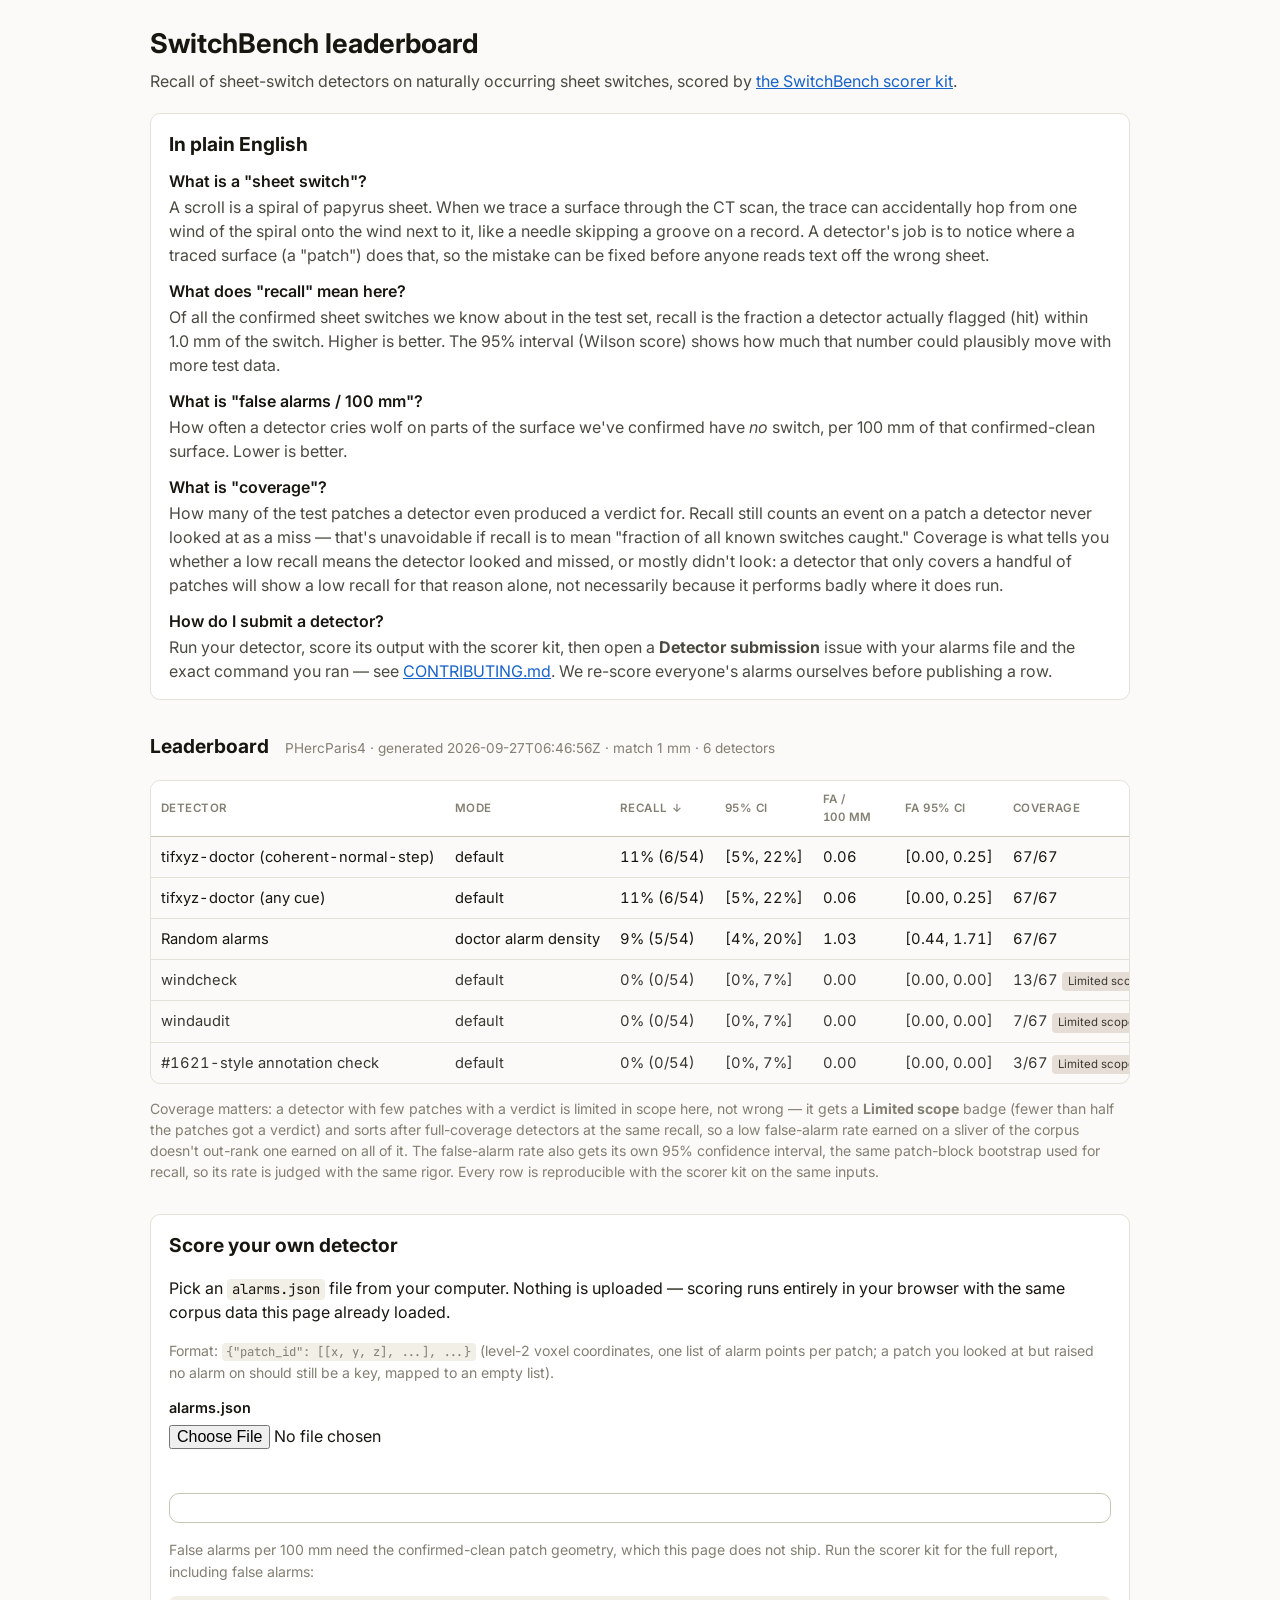
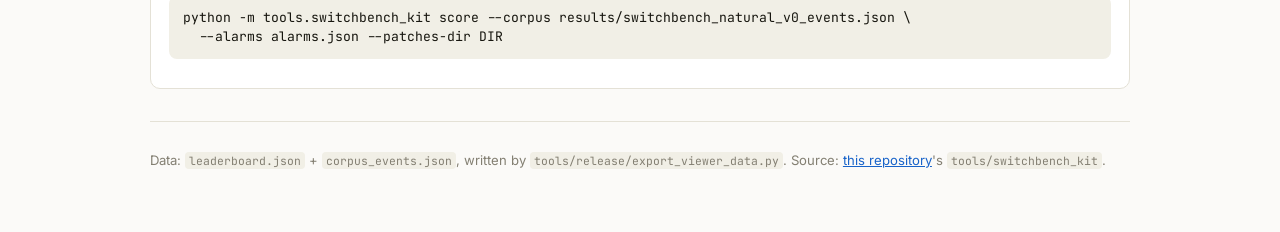
==== docs/leaderboard/index.html @ 22295e43 "SwitchBench-natural v1.0.0 release candidate (provisional date; re-set on launch day)" ====
<!doctype html>
<html lang="en">
<head>
<meta charset="utf-8">
<meta name="viewport" content="width=device-width, initial-scale=1">
<title>SwitchBench leaderboard</title>
<meta name="description" content="Sheet-switch detector leaderboard and self-scorer for SwitchBench.">
<link rel="preconnect" href="https://fonts.googleapis.com">
<link rel="preconnect" href="https://fonts.gstatic.com" crossorigin>
<link href="https://fonts.googleapis.com/css2?family=Inter:wght@400;500;600;700&family=JetBrains+Mono:wght@400;500&display=swap" rel="stylesheet">
<link rel="stylesheet" href="viewer.css">
</head>
<body>
<main>
  <header>
    <h1>SwitchBench leaderboard</h1>
    <p class="tag">Recall of sheet-switch detectors on naturally occurring sheet switches, scored by
      <a href="../../tools/switchbench_kit/README.md">the SwitchBench scorer kit</a>.</p>
  </header>

  <section class="plain" aria-labelledby="plain-h">
    <h2 id="plain-h">In plain English</h2>
    <dl>
      <dt>What is a "sheet switch"?</dt>
      <dd>A scroll is a spiral of papyrus sheet. When we trace a surface through the CT scan, the
        trace can accidentally hop from one wind of the spiral onto the wind next to it, like a
        needle skipping a groove on a record. A detector's job is to notice where a traced surface
        (a "patch") does that, so the mistake can be fixed before anyone reads text off the wrong sheet.</dd>
      <dt>What does "recall" mean here?</dt>
      <dd>Of all the confirmed sheet switches we know about in the test set, recall is the fraction
        a detector actually flagged (hit) within 1.0&nbsp;mm of the switch. Higher is better. The 95%
        interval (Wilson score) shows how much that number could plausibly move with more test data.</dd>
      <dt>What is "false alarms / 100&nbsp;mm"?</dt>
      <dd>How often a detector cries wolf on parts of the surface we've confirmed have <em>no</em>
        switch, per 100&nbsp;mm of that confirmed-clean surface. Lower is better.</dd>
      <dt>What is "coverage"?</dt>
      <dd>How many of the test patches a detector even produced a verdict for. Recall still counts an
        event on a patch a detector never looked at as a miss &mdash; that's unavoidable if recall is
        to mean "fraction of all known switches caught." Coverage is what tells you whether a low
        recall means the detector looked and missed, or mostly didn't look: a detector that only
        covers a handful of patches will show a low recall for that reason alone, not necessarily
        because it performs badly where it does run.</dd>
      <dt>How do I submit a detector?</dt>
      <dd>Run your detector, score its output with the scorer kit, then open a
        <strong>Detector submission</strong> issue with your alarms file and the exact command you
        ran &mdash; see
        <a href="../../CONTRIBUTING.md">CONTRIBUTING.md</a>. We re-score everyone's alarms ourselves
        before publishing a row.</dd>
    </dl>
  </section>

  <section aria-labelledby="board-h">
    <div class="board-head">
      <h2 id="board-h">Leaderboard</h2>
      <p class="meta" id="board-meta">Loading&hellip;</p>
    </div>
    <div class="table-wrap">
      <table id="board-table">
        <thead>
          <tr>
            <th scope="col" data-key="name"><button class="sort-btn" data-key="name">Detector<span class="arrow"></span></button></th>
            <th scope="col" data-key="mode"><button class="sort-btn" data-key="mode">Mode<span class="arrow"></span></button></th>
            <th scope="col" data-key="recall"><button class="sort-btn" data-key="recall">Recall<span class="arrow"></span></button></th>
            <th scope="col">95% CI</th>
            <th scope="col" data-key="fa"><button class="sort-btn" data-key="fa">FA / 100&nbsp;mm<span class="arrow"></span></button></th>
            <th scope="col">FA 95% CI</th>
            <th scope="col" data-key="coverage"><button class="sort-btn" data-key="coverage">Coverage<span class="arrow"></span></button></th>
            <th scope="col">Tool @ commit</th>
          </tr>
        </thead>
        <tbody id="board-body"></tbody>
      </table>
    </div>
    <p class="note">Coverage matters: a detector with few patches with a verdict is limited in scope
      here, not wrong &mdash; it gets a <strong>Limited scope</strong> badge (fewer than half the
      patches got a verdict) and sorts after full-coverage detectors at the same recall, so a low
      false-alarm rate earned on a sliver of the corpus doesn't out-rank one earned on all of it.
      The false-alarm rate also gets its own 95% confidence interval, the same patch-block bootstrap
      used for recall, so its rate is judged with the same rigor. Every row is reproducible with the
      scorer kit on the same inputs.</p>
  </section>

  <section class="scorer" aria-labelledby="scorer-h">
    <h2 id="scorer-h">Score your own detector</h2>
    <p>Pick an <code>alarms.json</code> file from your computer. Nothing is uploaded &mdash; scoring
      runs entirely in your browser with the same corpus data this page already loaded.</p>
    <p class="fmt">Format: <code>{"patch_id": [[x, y, z], ...], ...}</code> (level-2 voxel coordinates,
      one list of alarm points per patch; a patch you looked at but raised no alarm on should still
      be a key, mapped to an empty list).</p>
    <div class="field">
      <label for="alarms-file">alarms.json</label>
      <input type="file" id="alarms-file" accept="application/json,.json">
    </div>
    <div id="scorer-status" role="status" aria-live="polite"></div>
    <div id="scorer-result" class="result-card" hidden></div>
    <p class="fa-note">False alarms per 100&nbsp;mm need the confirmed-clean patch geometry, which
      this page does not ship. Run the scorer kit for the full report, including false alarms:</p>
    <pre class="cmd">python -m tools.switchbench_kit score --corpus results/switchbench_natural_v0_events.json \
  --alarms alarms.json --patches-dir DIR</pre>
  </section>

  <footer>
    <p>Data: <code id="data-src">leaderboard.json</code> + <code id="corpus-src">corpus_events.json</code>,
      written by <code>tools/release/export_viewer_data.py</code>. Source:
      <a href="https://github.com/">this repository</a>'s <code>tools/switchbench_kit</code>.</p>
  </footer>
</main>
<script src="viewer.js"></script>
</body>
</html>
---- docs/leaderboard/viewer.css ----
:root {
  --bg: #fbfaf8;
  --panel: #ffffff;
  --ink: #17160f;
  --ink2: #4b4a41;
  --muted: #837f72;
  --grid: #e4e1d6;
  --axis: #cac5b4;
  --accent: #7a5230;
  --accent-ink: #ffffff;
  --good: #2c6e3f;
  --focus: #1863c9;
  --code-bg: #f1efe6;
}
@media (prefers-color-scheme: dark) {
  :root {
    --bg: #17160f;
    --panel: #1f1e15;
    --ink: #f3f1e7;
    --ink2: #cac5b4;
    --muted: #948f80;
    --grid: #33311f;
    --axis: #423f2a;
    --accent: #d3a56b;
    --accent-ink: #17160f;
    --good: #7cc98e;
    --focus: #79b6ff;
    --code-bg: #26241a;
  }
}

* { box-sizing: border-box; }

html, body {
  background: var(--bg);
  color: var(--ink);
  margin: 0;
  max-width: 100%;
  overflow-x: hidden;
}

body {
  font: 16px/1.5 Inter, system-ui, -apple-system, "Segoe UI", sans-serif;
  padding: 24px 16px 48px;
}

main { max-width: 980px; margin: 0 auto; }

h1 { font-size: 1.7rem; margin: 0 0 4px; }
h2 { font-size: 1.2rem; margin: 0 0 10px; }

.tag { color: var(--ink2); margin: 0 0 20px; }

a { color: var(--focus); }
a:focus-visible, button:focus-visible, input:focus-visible {
  outline: 3px solid var(--focus);
  outline-offset: 2px;
}

section { margin: 0 0 32px; }

.plain {
  background: var(--panel);
  border: 1px solid var(--grid);
  border-radius: 10px;
  padding: 16px 18px;
}
.plain dl { margin: 0; }
.plain dt { font-weight: 600; margin-top: 12px; }
.plain dt:first-child { margin-top: 0; }
.plain dd { margin: 2px 0 0; color: var(--ink2); }

.board-head {
  display: flex;
  flex-wrap: wrap;
  align-items: baseline;
  gap: 8px 16px;
  margin-bottom: 10px;
}
.meta { color: var(--muted); font-size: 0.85rem; margin: 0; }

.table-wrap {
  overflow-x: auto;
  border: 1px solid var(--grid);
  border-radius: 10px;
  max-width: 100%;
}

table {
  border-collapse: collapse;
  width: 100%;
  min-width: 640px;
  font-variant-numeric: tabular-nums;
  font-size: 0.92rem;
}

thead th {
  text-align: left;
  border-bottom: 1px solid var(--axis);
  padding: 0;
  background: var(--panel);
  position: sticky;
  top: 0;
}

.sort-btn {
  all: unset;
  cursor: pointer;
  display: flex;
  align-items: center;
  gap: 4px;
  width: 100%;
  padding: 10px 10px;
  font: inherit;
  font-weight: 600;
  font-size: 0.72rem;
  text-transform: uppercase;
  letter-spacing: 0.04em;
  color: var(--muted);
}
.sort-btn:hover, .sort-btn:focus-visible { color: var(--ink); }
.arrow { font-size: 0.7rem; min-width: 0.8em; }
th:not([data-key]) { padding: 10px 10px; font-size: 0.72rem; text-transform: uppercase; letter-spacing: 0.04em; color: var(--muted); font-weight: 600; }

tbody td {
  border-bottom: 1px solid var(--grid);
  padding: 9px 10px;
  white-space: nowrap;
}
tbody tr.you-row td { background: color-mix(in srgb, var(--accent) 14%, var(--panel)); font-weight: 600; }
tbody tr.limited-scope td { opacity: 0.85; }
tbody tr:last-child td { border-bottom: none; }

.badge {
  display: inline-block;
  background: color-mix(in srgb, var(--accent) 22%, var(--panel));
  color: var(--ink);
  border-radius: 4px;
  padding: 1px 6px;
  font-size: 0.78em;
  cursor: help;
  white-space: nowrap;
}

.note, .fmt, .fa-note { color: var(--muted); font-size: 0.88rem; }

.scorer {
  background: var(--panel);
  border: 1px solid var(--grid);
  border-radius: 10px;
  padding: 16px 18px;
}
.field { display: flex; flex-direction: column; gap: 6px; margin: 14px 0; max-width: 100%; }
.field label { font-weight: 600; font-size: 0.9rem; }
input[type="file"] {
  font: inherit;
  color: var(--ink);
  max-width: 100%;
}

code, .cmd { font-family: "JetBrains Mono", ui-monospace, Menlo, monospace; }
code { background: var(--code-bg); padding: 0.1em 0.35em; border-radius: 4px; font-size: 0.87em; }
.cmd {
  display: block;
  background: var(--code-bg);
  padding: 12px 14px;
  border-radius: 8px;
  overflow-x: auto;
  font-size: 0.82rem;
  line-height: 1.5;
  white-space: pre;
  max-width: 100%;
}

#scorer-status { min-height: 1.4em; font-size: 0.9rem; margin: 8px 0; }
#scorer-status[data-state="error"] { color: #c0392b; }
#scorer-status[data-state="ok"] { color: var(--good); }

.result-card {
  border: 1px solid var(--axis);
  border-radius: 10px;
  padding: 14px 16px;
  margin: 10px 0 16px;
  display: grid;
  gap: 6px;
}
.result-card .headline { font-size: 1.15rem; font-weight: 700; }
.result-card .sub { color: var(--ink2); font-size: 0.9rem; }
.result-card dl {
  display: grid;
  grid-template-columns: max-content 1fr;
  gap: 4px 12px;
  margin: 8px 0 0;
  font-size: 0.9rem;
}
.result-card dt { color: var(--muted); }
.result-card dd { margin: 0; }

footer { color: var(--muted); font-size: 0.82rem; border-top: 1px solid var(--grid); padding-top: 16px; }

@media (max-width: 480px) {
  body { padding: 16px 12px 40px; }
  h1 { font-size: 1.4rem; }
}
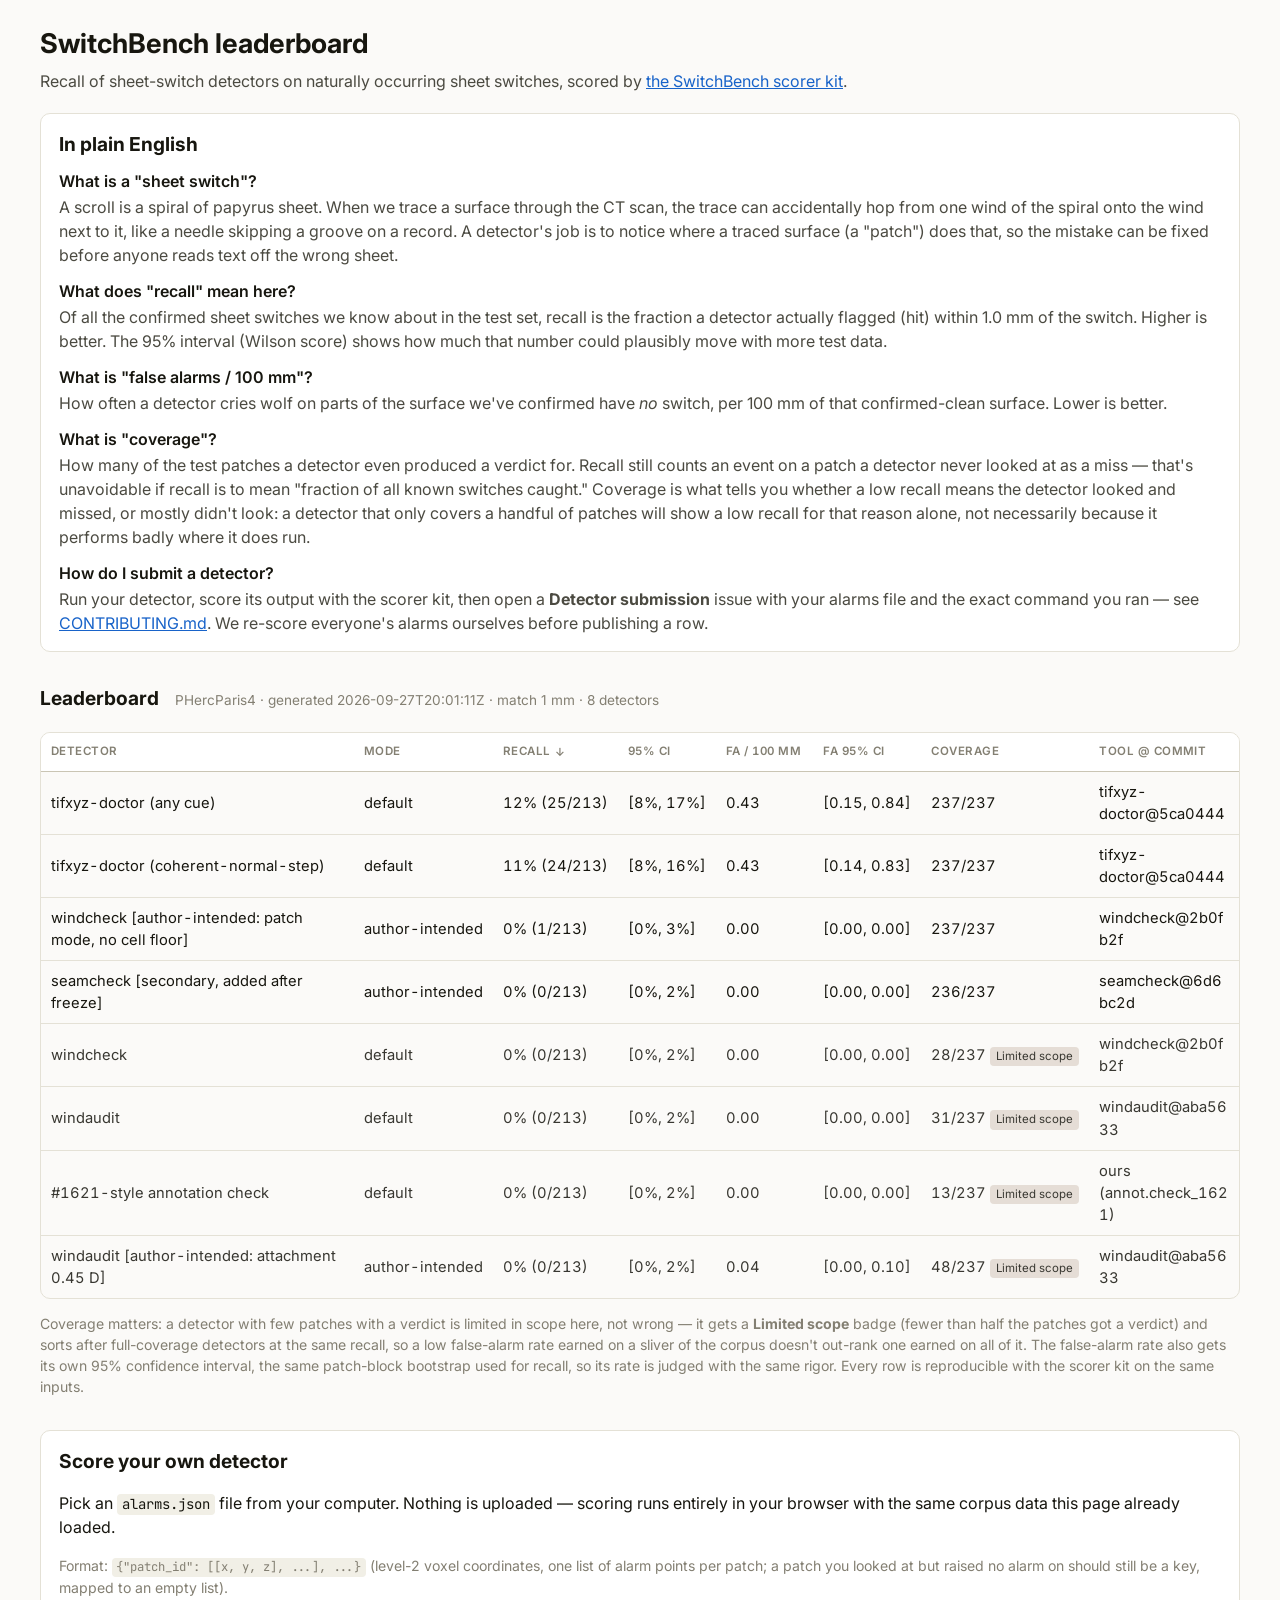
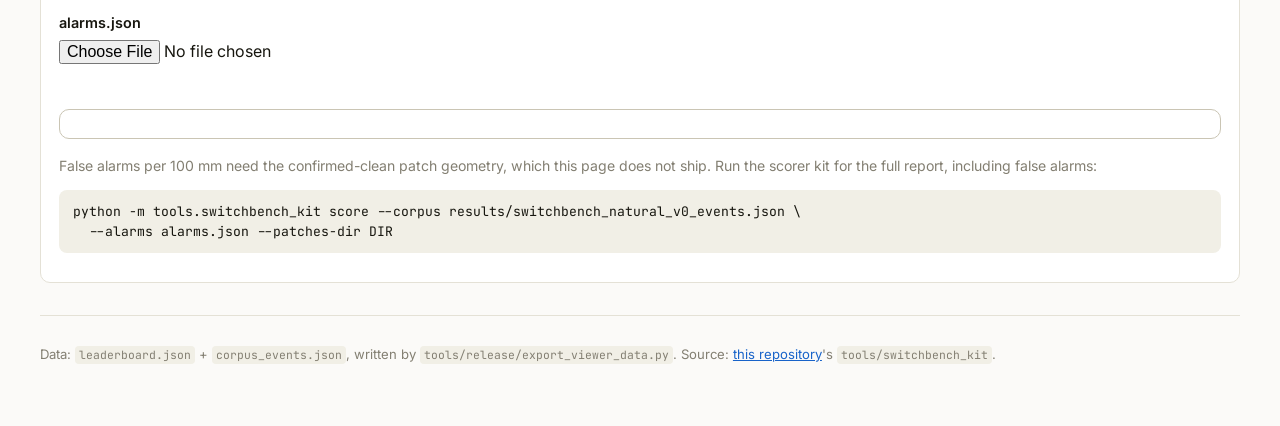
==== commit 2b9775aa: "Leaderboard page: cache-bust stylesheet so the new layout loads" ====
--- a/docs/leaderboard/index.html
+++ b/docs/leaderboard/index.html
@@ -8,7 +8,7 @@
 <link rel="preconnect" href="https://fonts.googleapis.com">
 <link rel="preconnect" href="https://fonts.gstatic.com" crossorigin>
 <link href="https://fonts.googleapis.com/css2?family=Inter:wght@400;500;600;700&family=JetBrains+Mono:wght@400;500&display=swap" rel="stylesheet">
-<link rel="stylesheet" href="viewer.css">
+<link rel="stylesheet" href="viewer.css?v=2">
 </head>
 <body>
 <main>
--- a/docs/leaderboard/viewer.css
+++ b/docs/leaderboard/viewer.css
@@ -44,7 +44,7 @@
   padding: 24px 16px 48px;
 }
 
-main { max-width: 980px; margin: 0 auto; }
+main { max-width: 1200px; margin: 0 auto; }
 
 h1 { font-size: 1.7rem; margin: 0 0 4px; }
 h2 { font-size: 1.2rem; margin: 0 0 10px; }
@@ -202,3 +202,7 @@
   body { padding: 16px 12px 40px; }
   h1 { font-size: 1.4rem; }
 }
+
+/* Let long detector names and tool@commit wrap, so the table fits without sideways scrolling on a laptop. */
+tbody td:first-child, tbody td:last-child { white-space: normal; overflow-wrap: anywhere; }
+tbody td:first-child { min-width: 11em; }
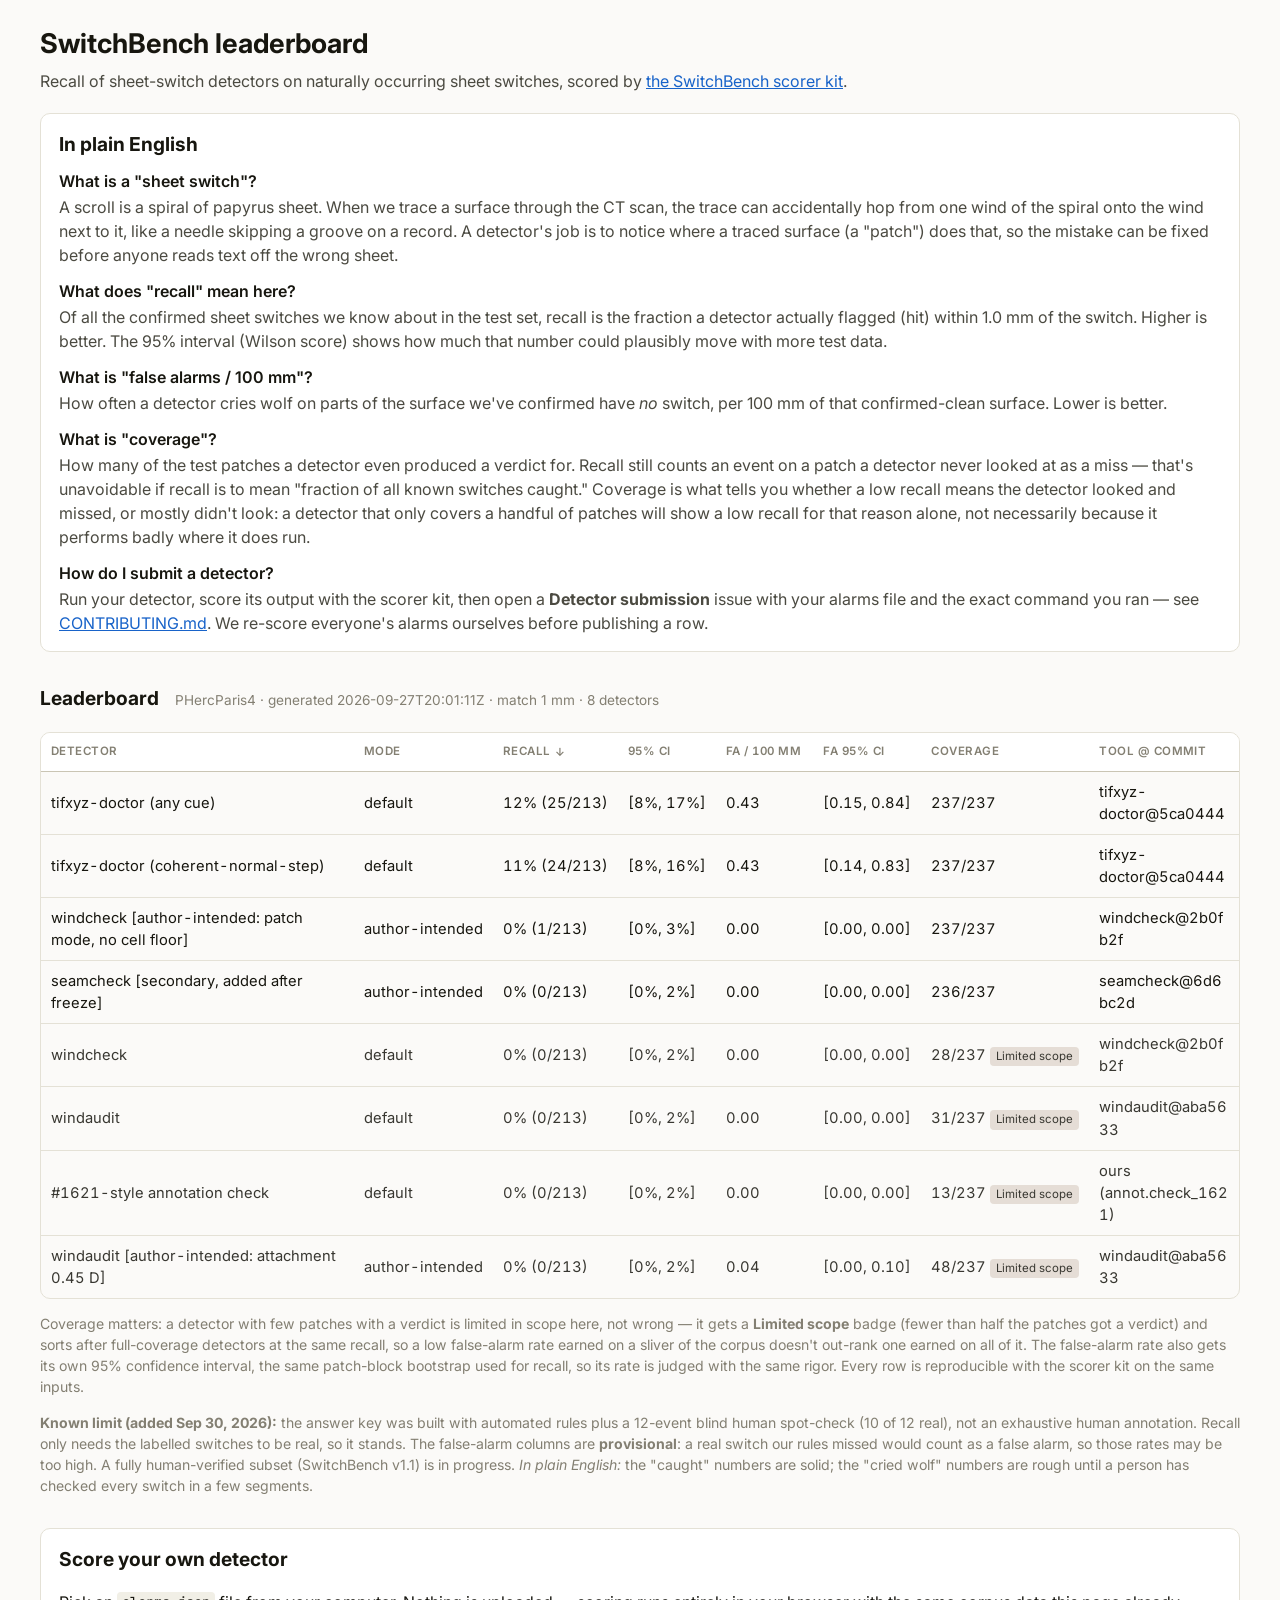
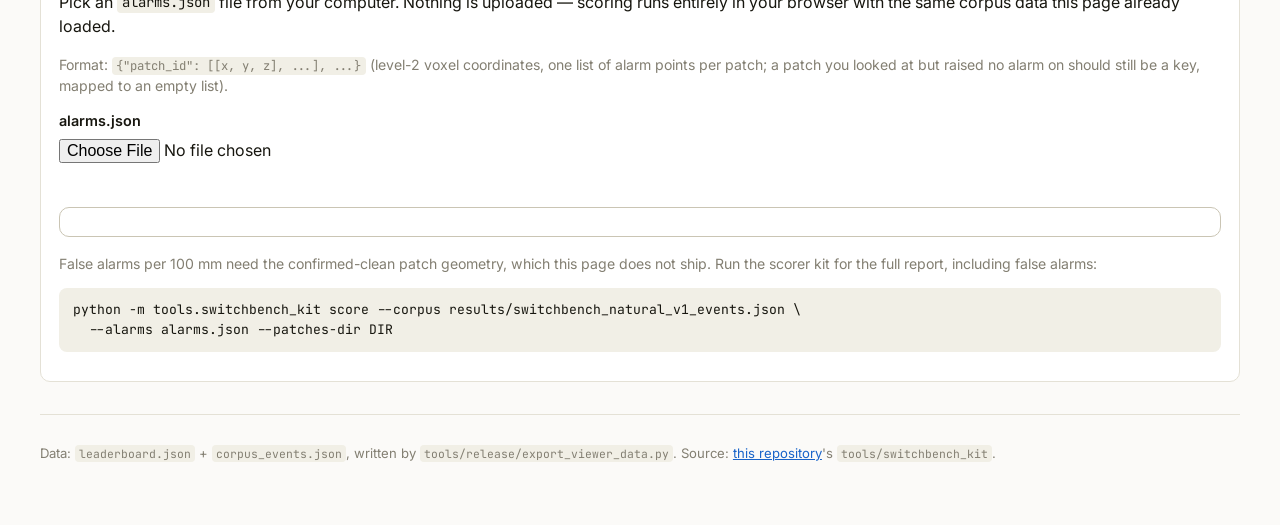
==== commit a246a8d1: "README + leaderboard: known limits of the answer key (false-alarm column provisional) Adds context a" ====
--- a/docs/leaderboard/index.html
+++ b/docs/leaderboard/index.html
@@ -78,6 +78,13 @@
       The false-alarm rate also gets its own 95% confidence interval, the same patch-block bootstrap
       used for recall, so its rate is judged with the same rigor. Every row is reproducible with the
       scorer kit on the same inputs.</p>
+    <p class="note"><strong>Known limit (added Sep 30, 2026):</strong> the answer key was built with
+      automated rules plus a 12-event blind human spot-check (10 of 12 real), not an exhaustive human
+      annotation. Recall only needs the labelled switches to be real, so it stands. The false-alarm
+      columns are <strong>provisional</strong>: a real switch our rules missed would count as a false
+      alarm, so those rates may be too high. A fully human-verified subset (SwitchBench v1.1) is in
+      progress. <em>In plain English:</em> the "caught" numbers are solid; the "cried wolf" numbers are
+      rough until a person has checked every switch in a few segments.</p>
   </section>
 
   <section class="scorer" aria-labelledby="scorer-h">
@@ -95,7 +102,7 @@
     <div id="scorer-result" class="result-card" hidden></div>
     <p class="fa-note">False alarms per 100&nbsp;mm need the confirmed-clean patch geometry, which
       this page does not ship. Run the scorer kit for the full report, including false alarms:</p>
-    <pre class="cmd">python -m tools.switchbench_kit score --corpus results/switchbench_natural_v0_events.json \
+    <pre class="cmd">python -m tools.switchbench_kit score --corpus results/switchbench_natural_v1_events.json \
   --alarms alarms.json --patches-dir DIR</pre>
   </section>
 
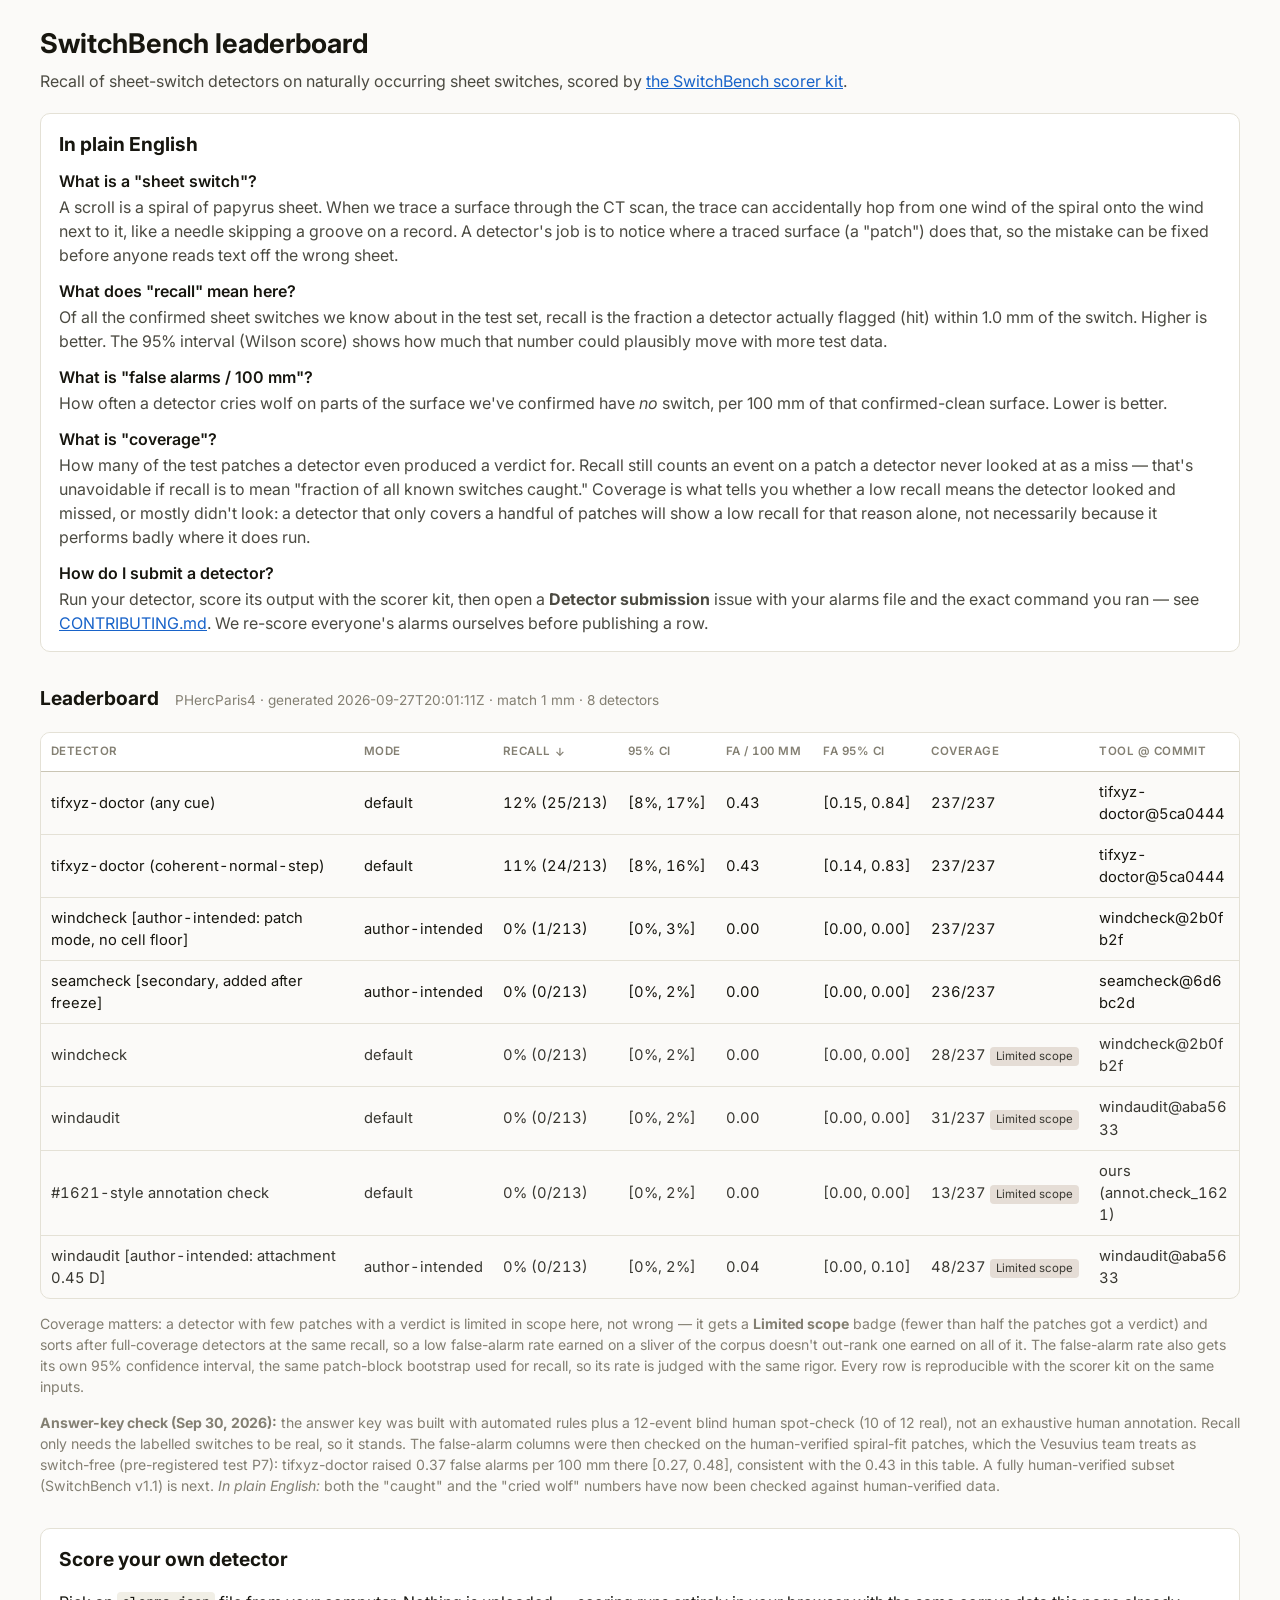
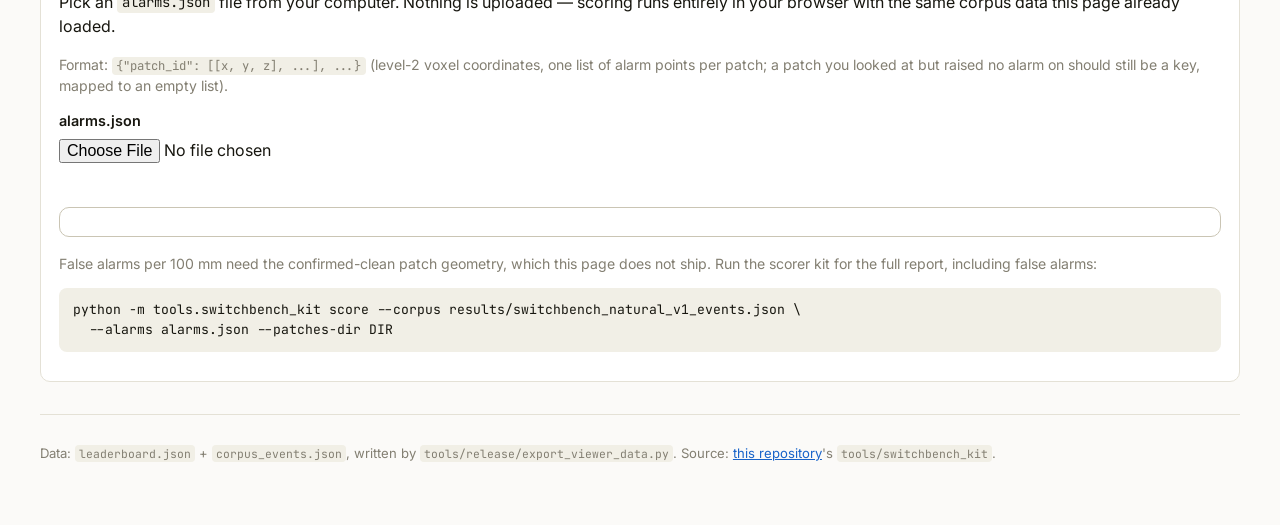
==== commit d7401a70: "False-alarm check on verified patches (pre-registered P7): consistent with v1, provisional label lif" ====
--- a/docs/leaderboard/index.html
+++ b/docs/leaderboard/index.html
@@ -78,14 +78,14 @@
       The false-alarm rate also gets its own 95% confidence interval, the same patch-block bootstrap
       used for recall, so its rate is judged with the same rigor. Every row is reproducible with the
       scorer kit on the same inputs.</p>
-    <p class="note"><strong>Known limit (added Sep 30, 2026):</strong> the answer key was built with
+    <p class="note"><strong>Answer-key check (Sep 30, 2026):</strong> the answer key was built with
       automated rules plus a 12-event blind human spot-check (10 of 12 real), not an exhaustive human
-      annotation. Recall only needs the labelled switches to be real, so it stands. The false-alarm
-      columns are <strong>provisional</strong>: a real switch our rules missed would count as a false
-      alarm, so those rates may be too high. A fully human-verified subset (SwitchBench v1.1) is in
-      progress. <em>In plain English:</em> the "caught" numbers are solid; the "cried wolf" numbers are
-      rough until a person has checked every switch in a few segments.</p>
-  </section>
+      annotation. Recall only needs the labelled switches to be real, so it stands. The false-alarm columns
+      were then checked on the human-verified spiral-fit patches, which the Vesuvius team treats as
+      switch-free (pre-registered test P7): tifxyz-doctor raised 0.37 false alarms per 100&nbsp;mm there
+      [0.27, 0.48], consistent with the 0.43 in this table. A fully human-verified subset (SwitchBench v1.1)
+      is next. <em>In plain English:</em> both the "caught" and the "cried wolf" numbers have now been
+      checked against human-verified data.</p>  </section>
 
   <section class="scorer" aria-labelledby="scorer-h">
     <h2 id="scorer-h">Score your own detector</h2>
